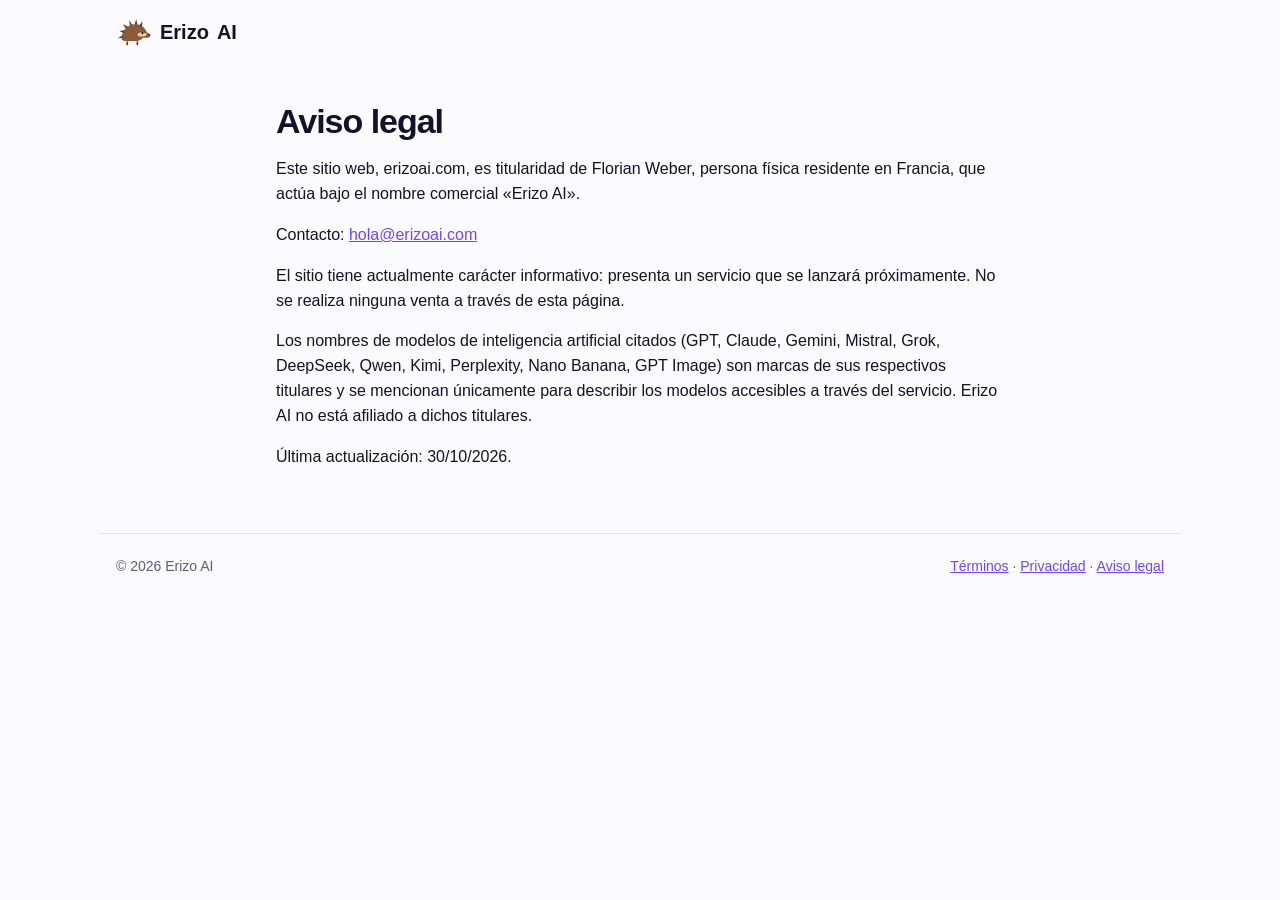
==== aviso-legal.html @ 1ab233de "feat: Erizo AI coming-soon landing page Co-Authored-By: Claude Opus 5.5 <noreply@anthropic.com>" ====
<!doctype html>
<html lang="es">
<head>
  <meta charset="utf-8">
  <meta name="viewport" content="width=device-width, initial-scale=1">
  <title>Aviso legal — Erizo AI</title>
  <link rel="icon" href="erizo.svg" type="image/svg+xml">
  <link rel="stylesheet" href="style.css">
</head>
<body>
  <header class="wrap nav"><a class="brand" href="/"><img src="erizo.svg" alt="" width="36" height="36"> Erizo<span>AI</span></a></header>
  <main class="wrap legal">
    <h1>Aviso legal</h1>
    <p>Este sitio web, erizoai.com, es titularidad de Florian Weber, persona física residente en Francia, que actúa bajo el nombre comercial «Erizo AI».</p>
    <p>Contacto: <a href="mailto:hola@erizoai.com">hola@erizoai.com</a></p>
    <p>El sitio tiene actualmente carácter informativo: presenta un servicio que se lanzará próximamente. No se realiza ninguna venta a través de esta página.</p>
    <p>Los nombres de modelos de inteligencia artificial citados (GPT, Claude, Gemini, Mistral, Grok, DeepSeek, Qwen, Kimi, Perplexity, Nano Banana, GPT Image) son marcas de sus respectivos titulares y se mencionan únicamente para describir los modelos accesibles a través del servicio. Erizo AI no está afiliado a dichos titulares.</p>
    <p>Última actualización: 30/10/2026.</p>
  </main>
  <footer class="wrap foot"><p>© 2026 Erizo AI</p><p><a href="terminos.html">Términos</a> · <a href="privacidad.html">Privacidad</a> · <a href="aviso-legal.html">Aviso legal</a></p></footer>
</body>
</html>
---- style.css ----
:root {
  --bg: #fafaff;
  --bg-alt: #f2f0ff;
  --ink: #14112b;
  --heading: #14112b;
  --muted: #605c7a;
  --card: #ffffff;
  --line: #e4e0f7;
  --accent: #6c47ff;
  --accent-hover: #5634e6;
  --accent-ink: #ffffff;
  --green: #1f9d6b;
  --shadow: 0 1px 2px rgba(20, 17, 43, .06), 0 8px 24px rgba(20, 17, 43, .06);
  --radius: 14px;
}
@media (prefers-color-scheme: dark) {
  :root {
    --bg: #0f0d1c;
    --bg-alt: #171428;
    --ink: #ecebf7;
    --heading: #ffffff;
    --muted: #a6a2c2;
    --card: #1a1730;
    --line: #2c2848;
    --accent: #9b84ff;
    --accent-hover: #b3a2ff;
    --accent-ink: #0f0d1c;
    --green: #5fd3a2;
    --shadow: 0 1px 2px rgba(0, 0, 0, .3), 0 8px 24px rgba(0, 0, 0, .25);
  }
  img.mono { filter: invert(1); }
}
* { box-sizing: border-box; }
html { -webkit-text-size-adjust: 100%; scroll-behavior: smooth; }
@media (prefers-reduced-motion: reduce) { html { scroll-behavior: auto; } }
body {
  margin: 0;
  background: var(--bg);
  color: var(--ink);
  font: 16px/1.55 "Inter", -apple-system, BlinkMacSystemFont, "Segoe UI", Roboto, Helvetica, Arial, sans-serif;
}
a { color: var(--accent); }
img { max-width: 100%; }
.wrap { max-width: 1080px; margin: 0 auto; padding: 0 16px; }
.center { text-align: center; }

/* nav */
.topbar { position: sticky; top: 0; z-index: 10; background: color-mix(in srgb, var(--bg) 88%, transparent); backdrop-filter: saturate(1.4) blur(10px); border-bottom: 1px solid var(--line); }
.nav { display: flex; align-items: center; justify-content: space-between; gap: 16px; height: 64px; }
.brand { display: flex; align-items: center; gap: 8px; font-weight: 800; font-size: 20px; color: var(--heading); text-decoration: none; }
.brand em { font-style: normal; color: var(--accent); }
.links { display: flex; gap: 24px; }
.links a { color: var(--ink); text-decoration: none; font-size: 15px; }
.links a:hover { color: var(--accent); }
@media (max-width: 720px) { .links { display: none; } }

/* buttons */
.btn { display: inline-flex; align-items: center; justify-content: center; background: var(--accent); color: var(--accent-ink); text-decoration: none; font-weight: 700; padding: 13px 24px; border-radius: 999px; border: 1px solid var(--accent); transition: background .15s; }
.btn:hover { background: var(--accent-hover); }
.btn-sm { padding: 8px 16px; font-size: 14px; }
.btn-ghost { background: transparent; color: var(--ink); border-color: var(--line); }
.btn-ghost:hover { background: var(--card); }
.btn-block { width: 100%; margin: 16px 0 20px; }

/* hero */
.hero { text-align: center; padding-top: 56px; }
.mascot { display: block; margin: 0 auto 12px; }
h1 { font-size: clamp(36px, 7vw, 64px); line-height: 1.04; letter-spacing: -0.03em; margin: 0 0 18px; color: var(--heading); }
.hero-sub { margin: 0 0 10px; color: var(--muted); font-size: 18px; }
.chips { list-style: none; padding: 0; margin: 0 auto; display: flex; flex-wrap: wrap; justify-content: center; gap: 8px; max-width: 720px; }
.chips li { display: inline-flex; align-items: center; gap: 7px; background: var(--card); border: 1px solid var(--line); border-radius: 10px; padding: 6px 11px; font-size: 15px; box-shadow: 0 1px 2px rgba(20, 17, 43, .05); }
.chips img { width: 18px; height: 18px; }
.hero-price { font-size: 19px; color: var(--muted); margin: 18px 0 24px; }
.hero-price strong { color: var(--ink); }
.cta-row { display: flex; flex-wrap: wrap; justify-content: center; gap: 10px; }
.fine { color: var(--muted); font-size: 14px; margin-top: 14px; }
.shot { margin: 0; border-radius: 16px; overflow: hidden; border: 1px solid var(--line); box-shadow: 0 30px 60px -20px rgba(20, 17, 43, .25), var(--shadow); background: var(--card); }
.shot img { display: block; width: 100%; height: auto; }
.hero-shot { margin: 44px auto 0; max-width: 1000px; }

/* sections */
.section { padding-top: 96px; }
h2 { text-align: center; font-size: clamp(28px, 4.5vw, 42px); letter-spacing: -0.02em; line-height: 1.1; margin: 0 0 10px; color: var(--heading); }
.section-sub { text-align: center; color: var(--muted); font-size: 18px; margin: 0 0 40px; }

/* models */
.model-grid { display: grid; grid-template-columns: repeat(3, minmax(0, 220px)); justify-content: center; gap: 12px; }
.model-stack { display: grid; gap: 12px; align-content: start; }
.model-col { background: var(--bg-alt); border: 1px solid var(--line); border-radius: var(--radius); padding: 14px; }
.model-col h3 { margin: 0 0 10px; text-align: center; font-size: 13px; letter-spacing: .08em; text-transform: uppercase; color: var(--muted); }
.model-col ul { list-style: none; padding: 0; margin: 0; display: grid; gap: 8px; }
.model-col li { display: flex; align-items: center; gap: 10px; background: var(--card); border-radius: 10px; padding: 8px 12px; font-size: 15px; box-shadow: 0 1px 2px rgba(20, 17, 43, .06); }
.model-col img { width: 20px; height: 20px; }
.funnel { display: block; width: min(640px, 100%); height: 70px; margin: 0 auto; color: var(--muted); }
.erizo-box { display: flex; align-items: center; gap: 12px; width: max-content; margin: 4px auto 0; background: var(--card); border: 1px solid var(--line); border-radius: 12px; padding: 10px 18px; box-shadow: var(--shadow); }
.erizo-box strong { display: block; font-size: 18px; color: var(--heading); }
.erizo-box span { color: var(--green); font-size: 14px; }
.compare { text-align: center; color: var(--muted); margin-top: 28px; }
.compare s { color: var(--muted); }
@media (max-width: 720px) {
  .model-grid { grid-template-columns: 1fr 1fr; }
  .model-stack { grid-column: 1 / -1; grid-template-columns: 1fr 1fr; }
  .funnel { display: none; }
}

/* features */
.features { display: grid; grid-template-columns: 340px 1fr; gap: 28px; align-items: start; }
.feature-list { display: grid; }
.feature-list button { text-align: left; background: none; border: 0; border-bottom: 1px solid var(--line); padding: 14px 4px; cursor: pointer; color: var(--ink); font: inherit; }
.feature-list button span { display: block; font-size: 17px; font-weight: 600; }
.feature-list button small { display: none; color: var(--muted); font-size: 14px; margin-top: 6px; }
.feature-list button[aria-selected="true"] span { color: var(--accent); }
.feature-list button[aria-selected="true"] small { display: block; }
.feature-list button:focus-visible { outline: 2px solid var(--accent); outline-offset: 2px; }
@media (max-width: 860px) { .features { grid-template-columns: 1fr; } }

/* privacy */
.privacy-grid { display: grid; grid-template-columns: repeat(auto-fit, minmax(220px, 1fr)); gap: 14px; }
.pcard { background: var(--bg-alt); border: 1px solid var(--line); border-radius: var(--radius); padding: 24px 18px; text-align: center; }
.picon { width: 52px; height: 52px; margin: 0 auto 14px; border-radius: 50%; background: var(--heading); color: var(--bg); display: grid; place-items: center; }
.picon svg { width: 26px; height: 26px; }
.pcard h3 { margin: 0 0 8px; font-size: 17px; }
.pcard p { margin: 0; color: var(--muted); font-size: 14.5px; }

/* pricing */
.billing { display: flex; width: max-content; margin: -16px auto 28px; background: var(--bg-alt); border: 1px solid var(--line); border-radius: 999px; padding: 4px; }
.billing button { border: 0; background: none; font: inherit; padding: 8px 18px; border-radius: 999px; cursor: pointer; color: var(--muted); }
.billing button.active { background: var(--card); color: var(--ink); box-shadow: 0 1px 3px rgba(20, 17, 43, .12); font-weight: 600; }
.save { color: var(--green); font-size: 13px; font-weight: 600; margin-left: 4px; }
.plans { display: grid; grid-template-columns: repeat(auto-fit, minmax(260px, 1fr)); gap: 16px; }
.plan { position: relative; background: var(--card); border: 1px solid var(--line); border-radius: 18px; padding: 26px 24px; box-shadow: var(--shadow); }
.plan.featured { border: 2px solid var(--accent); }
.badge-pop { position: absolute; top: -13px; left: 50%; transform: translateX(-50%); margin: 0; background: var(--accent); color: var(--accent-ink); font-size: 12.5px; font-weight: 700; padding: 4px 12px; border-radius: 999px; white-space: nowrap; }
.plan h3 { margin: 0; font-size: 22px; }
.tagline { margin: 2px 0 14px; color: var(--muted); }
.price { margin: 0; font-size: 40px; font-weight: 800; letter-spacing: -0.02em; }
.price small { font-size: 16px; font-weight: 500; color: var(--muted); margin-left: 2px; }
.billed { margin: 2px 0 0; color: var(--muted); font-size: 14px; }
.checks { list-style: none; padding: 0; margin: 0; display: grid; gap: 10px; }
.checks li { position: relative; padding-left: 26px; font-size: 15px; }
.checks li::before { content: ""; position: absolute; left: 0; top: 4px; width: 16px; height: 16px; border-radius: 50%; background: var(--green); -webkit-mask: url("data:image/svg+xml,%3Csvg xmlns='http://www.w3.org/2000/svg' viewBox='0 0 16 16'%3E%3Cpath d='M6.5 11.2 3.3 8l1.1-1.1 2.1 2.1 5.1-5.1 1.1 1.1z'/%3E%3C/svg%3E") center / 16px no-repeat, linear-gradient(#000 0 0); -webkit-mask-composite: xor; mask-composite: exclude; }

/* faq */
.faq { max-width: 780px; }
.faq h2 { margin-bottom: 28px; }
.faq details { border-bottom: 1px solid var(--line); padding: 16px 0; }
.faq summary { cursor: pointer; font-weight: 600; font-size: 17px; list-style: none; display: flex; justify-content: space-between; gap: 12px; }
.faq summary::after { content: "+"; color: var(--accent); font-weight: 700; }
.faq details[open] summary::after { content: "–"; }
.faq summary::-webkit-details-marker { display: none; }
.faq p { color: var(--muted); margin: 10px 0 0; }

/* final + footer */
.final { text-align: center; padding: 96px 16px 72px; }
.final h2 { margin: 14px auto 24px; max-width: 640px; }
.foot { border-top: 1px solid var(--line); padding-top: 22px; padding-bottom: 32px; color: var(--muted); font-size: 14px; display: flex; flex-wrap: wrap; justify-content: space-between; gap: 8px 24px; }
.foot p { margin: 0; }
.foot-brand { display: flex; align-items: center; gap: 8px; }
.marks { flex-basis: 100%; font-size: 12.5px; }

/* legal pages */
.legal { max-width: 760px; padding-top: 40px; padding-bottom: 48px; }
.legal h1 { font-size: 34px; text-align: left; }
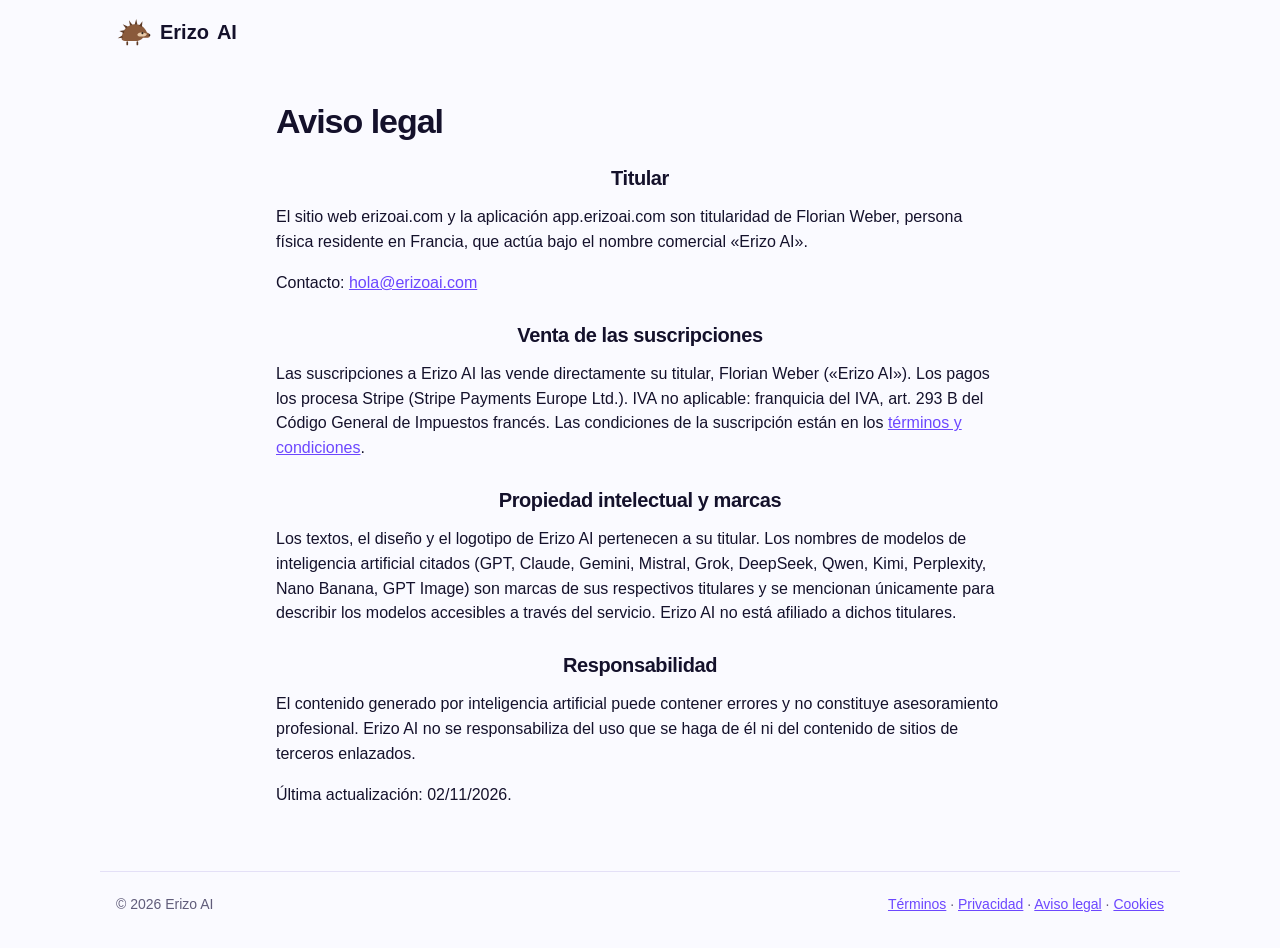
==== commit eb9aaed6: "feat: subscription-ready pricing, start buttons and Spanish legal pages Co-Authored-By: Claude Opus " ====
--- a/aviso-legal.html
+++ b/aviso-legal.html
@@ -5,18 +5,23 @@
   <meta name="viewport" content="width=device-width, initial-scale=1">
   <title>Aviso legal — Erizo AI</title>
   <link rel="icon" href="erizo.svg" type="image/svg+xml">
-  <link rel="stylesheet" href="style.css">
+  <link rel="stylesheet" href="style.css?v=4">
 </head>
 <body>
   <header class="wrap nav"><a class="brand" href="/"><img src="erizo.svg" alt="" width="36" height="36"> Erizo<span>AI</span></a></header>
   <main class="wrap legal">
     <h1>Aviso legal</h1>
-    <p>Este sitio web, erizoai.com, es titularidad de Florian Weber, persona física residente en Francia, que actúa bajo el nombre comercial «Erizo AI».</p>
+    <h2>Titular</h2>
+    <p>El sitio web erizoai.com y la aplicación app.erizoai.com son titularidad de Florian Weber, persona física residente en Francia, que actúa bajo el nombre comercial «Erizo AI».</p>
     <p>Contacto: <a href="mailto:hola@erizoai.com">hola@erizoai.com</a></p>
-    <p>El sitio tiene actualmente carácter informativo: presenta un servicio que se lanzará próximamente. No se realiza ninguna venta a través de esta página.</p>
-    <p>Los nombres de modelos de inteligencia artificial citados (GPT, Claude, Gemini, Mistral, Grok, DeepSeek, Qwen, Kimi, Perplexity, Nano Banana, GPT Image) son marcas de sus respectivos titulares y se mencionan únicamente para describir los modelos accesibles a través del servicio. Erizo AI no está afiliado a dichos titulares.</p>
-    <p>Última actualización: 30/10/2026.</p>
+    <h2>Venta de las suscripciones</h2>
+    <p>Las suscripciones a Erizo AI las vende directamente su titular, Florian Weber («Erizo AI»). Los pagos los procesa Stripe (Stripe Payments Europe Ltd.). IVA no aplicable: franquicia del IVA, art. 293 B del Código General de Impuestos francés. Las condiciones de la suscripción están en los <a href="terminos.html">términos y condiciones</a>.</p>
+    <h2>Propiedad intelectual y marcas</h2>
+    <p>Los textos, el diseño y el logotipo de Erizo AI pertenecen a su titular. Los nombres de modelos de inteligencia artificial citados (GPT, Claude, Gemini, Mistral, Grok, DeepSeek, Qwen, Kimi, Perplexity, Nano Banana, GPT Image) son marcas de sus respectivos titulares y se mencionan únicamente para describir los modelos accesibles a través del servicio. Erizo AI no está afiliado a dichos titulares.</p>
+    <h2>Responsabilidad</h2>
+    <p>El contenido generado por inteligencia artificial puede contener errores y no constituye asesoramiento profesional. Erizo AI no se responsabiliza del uso que se haga de él ni del contenido de sitios de terceros enlazados.</p>
+    <p>Última actualización: 02/11/2026.</p>
   </main>
-  <footer class="wrap foot"><p>© 2026 Erizo AI</p><p><a href="terminos.html">Términos</a> · <a href="privacidad.html">Privacidad</a> · <a href="aviso-legal.html">Aviso legal</a></p></footer>
+  <footer class="wrap foot"><p>© 2026 Erizo AI</p><p><a href="terminos.html">Términos</a> · <a href="privacidad.html">Privacidad</a> · <a href="aviso-legal.html">Aviso legal</a> · <a href="cookies.html">Cookies</a></p></footer>
 </body>
 </html>
--- a/style.css
+++ b/style.css
@@ -161,3 +161,13 @@
 /* legal pages */
 .legal { max-width: 760px; padding-top: 40px; padding-bottom: 48px; }
 .legal h1 { font-size: 34px; text-align: left; }
+.legal h2 { font-size: 20px; margin: 28px 0 8px; }
+.legal ul { padding-left: 20px; }
+.legal li { margin: 4px 0; }
+.legal table { width: 100%; border-collapse: collapse; font-size: 14px; }
+.legal th, .legal td { border: 1px solid var(--line, #e5e5ef); padding: 6px 8px; text-align: left; vertical-align: top; }
+
+/* feature screenshots: fixed frame so portrait (mobile) shots don't blow up */
+.feature-shot { aspect-ratio: 1280 / 800; background: var(--bg-alt); }
+.feature-shot picture { display: block; width: 100%; height: 100%; }
+.feature-shot img { width: 100%; height: 100%; object-fit: contain; }
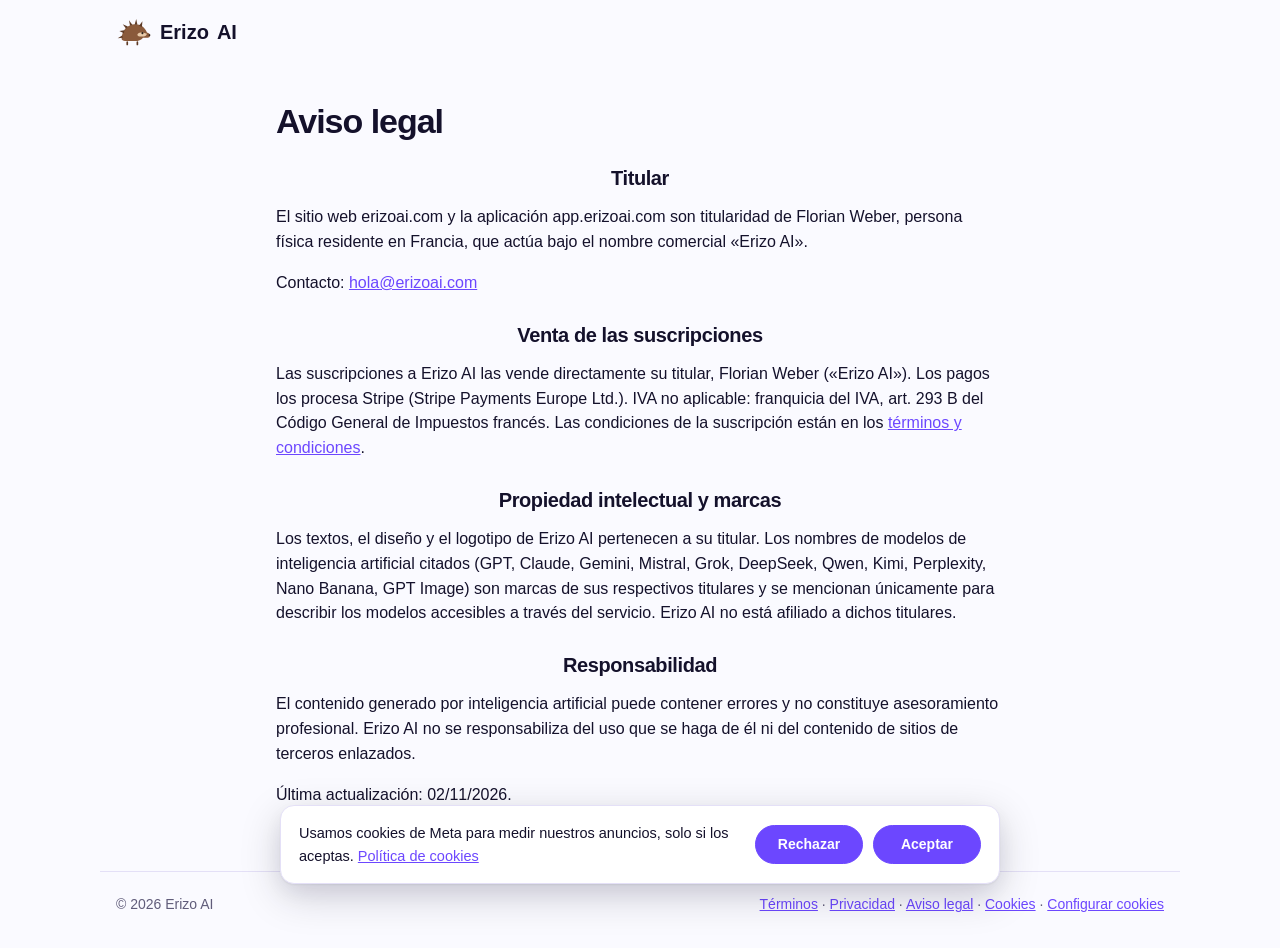
==== commit b27aa15f: "feat: cookie banner, Meta pixel after consent and campaign labels on sign-up links Co-Authored-By: C" ====
--- a/aviso-legal.html
+++ b/aviso-legal.html
@@ -5,7 +5,7 @@
   <meta name="viewport" content="width=device-width, initial-scale=1">
   <title>Aviso legal — Erizo AI</title>
   <link rel="icon" href="erizo.svg" type="image/svg+xml">
-  <link rel="stylesheet" href="style.css?v=4">
+  <link rel="stylesheet" href="style.css?v=6">
 </head>
 <body>
   <header class="wrap nav"><a class="brand" href="/"><img src="erizo.svg" alt="" width="36" height="36"> Erizo<span>AI</span></a></header>
@@ -22,6 +22,7 @@
     <p>El contenido generado por inteligencia artificial puede contener errores y no constituye asesoramiento profesional. Erizo AI no se responsabiliza del uso que se haga de él ni del contenido de sitios de terceros enlazados.</p>
     <p>Última actualización: 02/11/2026.</p>
   </main>
-  <footer class="wrap foot"><p>© 2026 Erizo AI</p><p><a href="terminos.html">Términos</a> · <a href="privacidad.html">Privacidad</a> · <a href="aviso-legal.html">Aviso legal</a> · <a href="cookies.html">Cookies</a></p></footer>
+  <footer class="wrap foot"><p>© 2026 Erizo AI</p><p><a href="terminos.html">Términos</a> · <a href="privacidad.html">Privacidad</a> · <a href="aviso-legal.html">Aviso legal</a> · <a href="cookies.html">Cookies</a> · <a href="#" data-cookie-settings>Configurar cookies</a></p></footer>
+  <script src="consent.js" defer></script>
 </body>
 </html>
--- a/style.css
+++ b/style.css
@@ -123,7 +123,7 @@
 .pcard p { margin: 0; color: var(--muted); font-size: 14.5px; }
 
 /* pricing */
-.billing { display: flex; width: max-content; margin: -16px auto 28px; background: var(--bg-alt); border: 1px solid var(--line); border-radius: 999px; padding: 4px; }
+.billing { display: flex; width: max-content; margin: 24px auto 32px; background: var(--bg-alt); border: 1px solid var(--line); border-radius: 999px; padding: 4px; }
 .billing button { border: 0; background: none; font: inherit; padding: 8px 18px; border-radius: 999px; cursor: pointer; color: var(--muted); }
 .billing button.active { background: var(--card); color: var(--ink); box-shadow: 0 1px 3px rgba(20, 17, 43, .12); font-weight: 600; }
 .save { color: var(--green); font-size: 13px; font-weight: 600; margin-left: 4px; }
@@ -171,3 +171,15 @@
 .feature-shot { aspect-ratio: 1280 / 800; background: var(--bg-alt); }
 .feature-shot picture { display: block; width: 100%; height: 100%; }
 .feature-shot img { width: 100%; height: 100%; object-fit: contain; }
+
+/* cookie banner */
+.consent { position: fixed; left: 16px; right: 16px; bottom: 16px; z-index: 50; max-width: 720px; margin: 0 auto; display: flex; flex-wrap: wrap; align-items: center; justify-content: space-between; gap: 12px 20px; background: var(--card); color: var(--ink); border: 1px solid var(--line); border-radius: var(--radius); padding: 16px 18px; box-shadow: var(--shadow), 0 12px 40px rgba(20, 17, 43, .18); }
+.consent[hidden] { display: none; }
+.consent p { margin: 0; flex: 1 1 280px; font-size: 14.5px; }
+.consent-actions { display: flex; gap: 10px; }
+.consent-actions .btn { min-width: 108px; cursor: pointer; font: inherit; font-size: 14px; font-weight: 700; }
+@media (max-width: 560px) {
+  .consent { left: 0; right: 0; bottom: 0; max-width: none; border-radius: var(--radius) var(--radius) 0 0; border-bottom: 0; }
+  .consent-actions { width: 100%; }
+  .consent-actions .btn { flex: 1; }
+}
